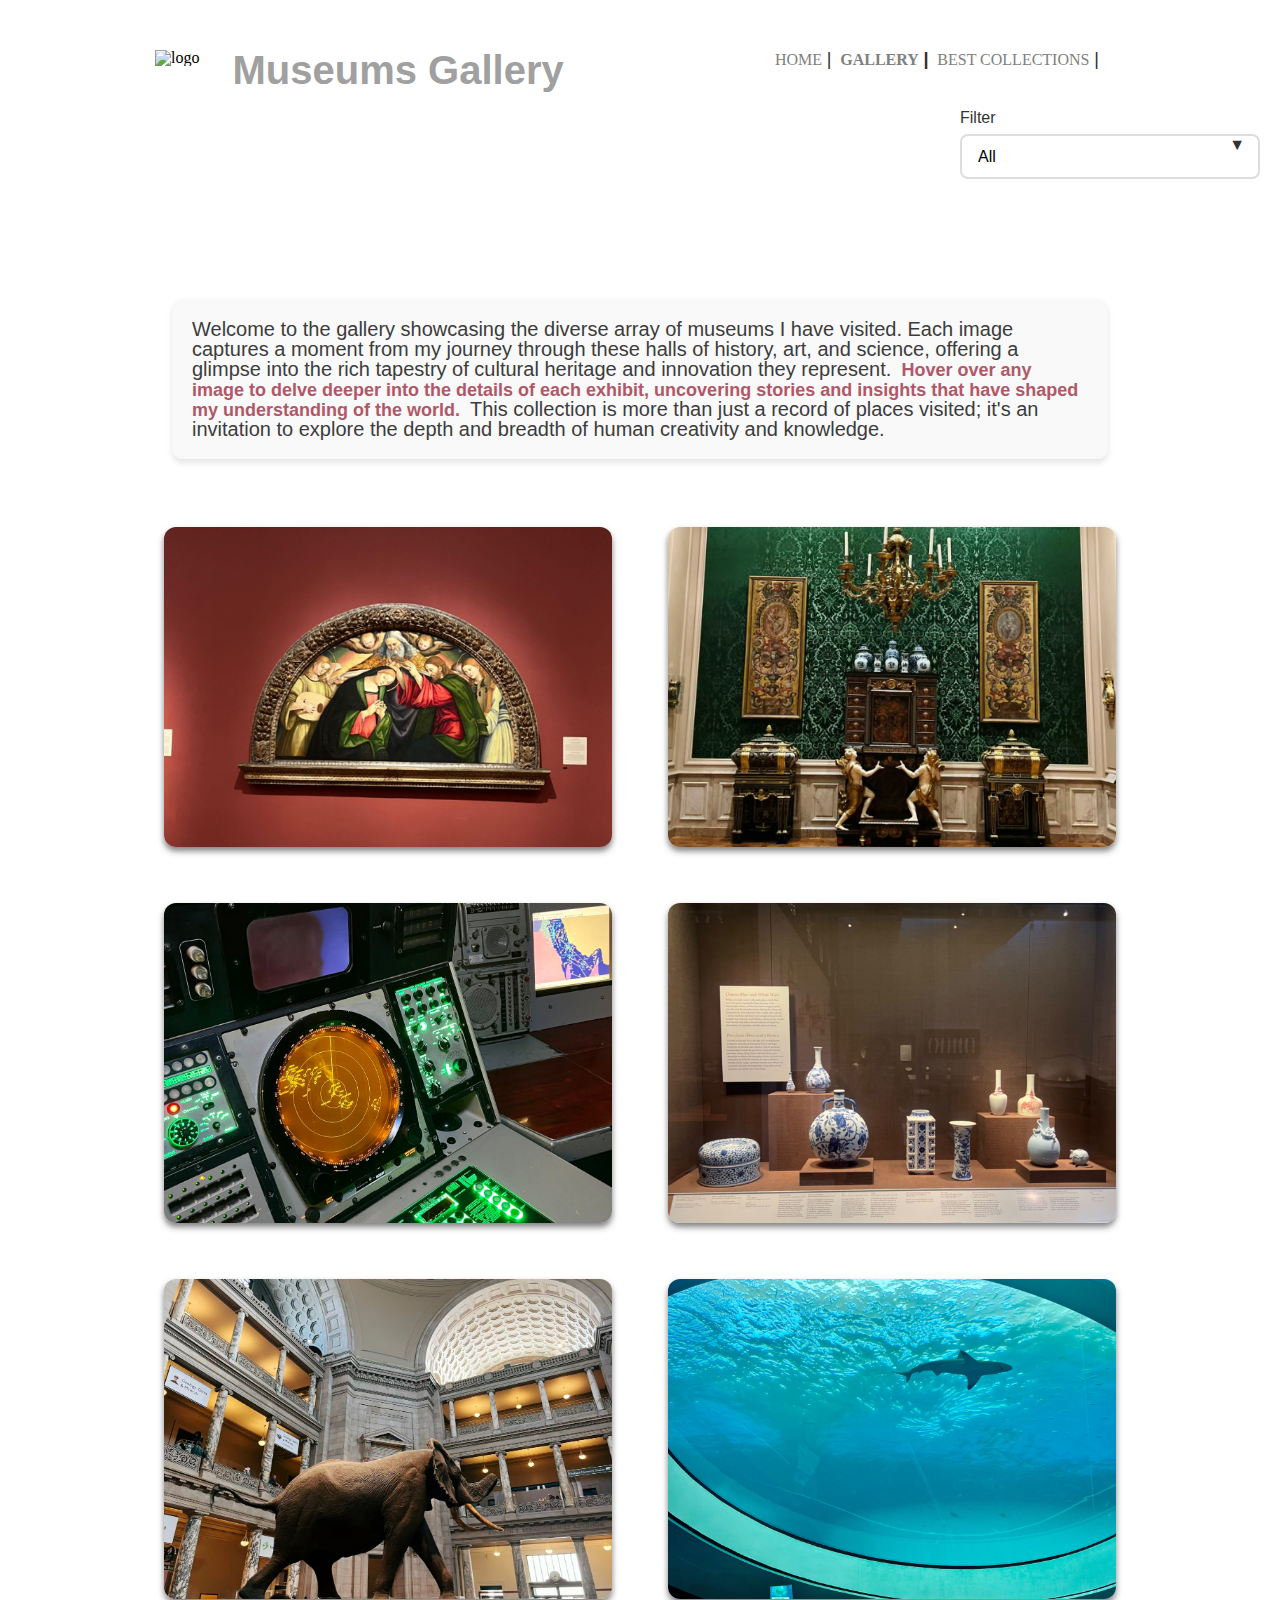
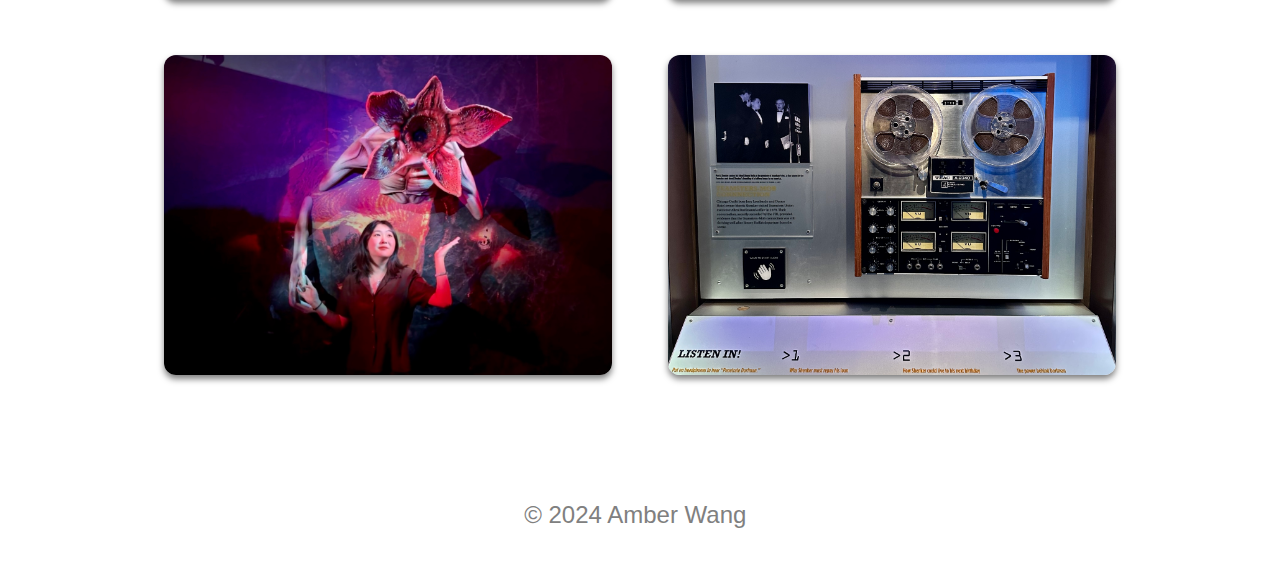
==== gallery.html @ 5ca93de6 "Add files via upload" ====
<!DOCTYPE html>
<html lang="en">
<!-- All of the meta data for the page belongs in the header tag -->
<head>
	<meta charset="UTF-8">
	<meta name="viewport" content="width=device-width, initial-scale=1.0">
	<link rel="icon" href="images/favicon.ico">
    <link rel="stylesheet" type="text/css" href="css/html5reset.css">
    <link rel="stylesheet" type="text/css" href="css/styles.css">
    <link href='https://fonts.googleapis.com/css?family=Lobster' rel='stylesheet'>
    <script src="https://kit.fontawesome.com/caa942fe7a.js" crossorigin="anonymous"></script>
	<title>GALLERY</title>
</head>

<!-- Google tag (gtag.js) -->
<script async src="https://www.googletagmanager.com/gtag/js?id=G-HLX0GKLKKJ"></script>
<script>
  window.dataLayer = window.dataLayer || [];
  function gtag(){dataLayer.push(arguments);}
  gtag('js', new Date());

  gtag('config', 'G-HLX0GKLKKJ');
</script>

<body>
    <header class="header-overall">
        <img class="navigation-img" src="images/favicon.ico" alt="logo">
        <h1 class="title-overall" >Museums Gallery</h1>
        <ul class="bar-overall">
            <li><a href="index.html">HOME<span>|</span></a></li>
            <li class="current"><a href="gallery.html" class="current">GALLERY<span>|</span></a></li>
            <li><a href="project.html">BEST COLLECTIONS<span>|</span></a></li>
        </ul>
    </header>
    <div class="filter-container">
        <label for="filter">Filter</label>
        <select id="filter" name="filter">
            <option value="all">All</option>
            <option value="NM">Nature Museums</option>
            <option value="AM">Art Museums</option>
            <option value="HM">History Museums</option>
            <option value="Others">Others</option>
        </select>
    </div>
    <main class="main-overall2">

        <p class="p-4">
            Welcome to the gallery showcasing the diverse array of museums I have visited. Each image captures a moment from my journey through these halls of history, art, and science, offering a glimpse into the rich tapestry of cultural heritage and innovation they represent. <span class="red-text">Hover over any image to delve deeper into the details of each exhibit, uncovering stories and insights that have shaped my understanding of the world.</span> This collection is more than just a record of places visited; it's an invitation to explore the depth and breadth of human creativity and knowledge.
        </p>
        

        <figure class="gallery">
            <!-- Art Museums -->
            <img src="images/d0f3d900862a65a45f9ab27c8111064.jpg" alt="SD Art Museum" data-category="AM" class="img-4">
            <img src="images/29de1fb698d3f1bb8ca233ce81326ba.jpg" alt="getty" data-category="AM" class="img-4">
        
            <!-- History Museums -->
            <img src="images/a75756467b220635fd4e15ba9cfe0f8.jpg" alt="SD midway" data-category="HM" class="img-4">
            <img src="images/de833590b3b7b9a8416f66e0ec25ee4.jpg" alt="LA History" data-category="HM" class="img-4">
        
            <!-- Nature Museums -->
            <img src="images/d84bdacd585a7fd080cacc4f0e05972.jpg" alt="DC Natural Museum" data-category="NM" class="img-4">
            <img src="images/e183052578ddd794a49aecac3e6dce6.jpg" alt="MIA Natural" data-category="NM" class="img-4">
        
            <!-- Others -->
            <img src="images/baaa14f6d1b1ae015d5eb1efbbe11a3.jpg" alt="Stranger Things" data-category="Others" class="img-4">
            <img src="images/84c64c136859b1209a17e588f82b971.jpg" alt="SD Mob Museum" data-category="Others" class="img-4">
        </figure>
        

    
    </main>

    <footer class="footer-index">
        &copy; 2024 Amber Wang <span>    </span><i class="fa-solid fa-camera" style="font-size:12px;color: darkgray;"></i>
        <a href="javascript:void(0);" id="back-to-top" title="Back to top" style="display: none;">
            Back to Top
        </a>
   
    </footer>


</body>
</html>
<script src="gallery.js"></script>
---- css/styles.css ----
/* This is the desktop view */
/* This is the header for index */
.header-index {
    height: 700px;
    display: grid;
    grid-row: 1 / span 2;
    grid-template-columns: 150px 200px auto 200px 150px;
    grid-template-rows: 1fr 1fr;
    background-color: #310c0c70; /* Black background color */
    position: relative; /* Positioning context for the pseudo-element */
}

.header-index::before {
    content: "";
    position: absolute;
    top: 0;
    left: 0;
    width: 100%;
    height: 100%;
    background-image: url('../images/background_image.jpg');
    background-attachment: fixed; 
    background-position: center;  
    background-repeat: no-repeat; 
    background-size: cover;
    opacity: 0.9; /* Adjust this value to control image opacity */
    z-index: -1; /* Positions the pseudo-element below the content */
}

.navigation-bar1 li a{
	transition: color 0.3s ease;
	/* 添加颜色过渡效果 */
}
.bar-overall li a {
    transition: color 0.3s ease;
	/* 添加颜色过渡效果 */
}
.navigation-bar1 li a:hover{
    color: #fffd72;
}
.bar-overall li a:hover  {
	color: #B05868;
}
.header-index  {
	grid-row: 1;
	grid-column: 3;
	font-family: Arial;
	font-size: 64px;
	font-weight: bolder;
	font-style: italic;
	color: rgb(43, 43, 43);
	justify-self: center;
	align-self: flex-end;
}

.header-index .navigation-title {
    grid-row: 1;
    grid-column: 3;
    font-family: 'Montserrat', Arial;
    font-size: 64px;
    font-weight: bolder;
    font-style: italic;
    color: rgb(255, 255, 255);
    justify-self: center;
    align-self: flex-end;
}

.header-index .navigation-bar1 {
    margin-top: 50px;
    grid-row: 2;
    grid-column: 3;
    font-family: Helvetica, Arial;
    font-size: 21px;
    font-weight: bold;
    color: white;
    justify-self: center;
    align-self: flex-start;
}


.white-nav {
    text-decoration: none;
    color: white;
}

.span1 {
    font-family: Helvetica, Arial;
    font-size: 21px;
    font-weight: lighter;
    color:white;
    margin: 0 0 0 0.2cm; 
}


  
/* Main Content Styling */
.main-overall {
    margin-top: 100px;
    display: grid;
    grid-template-columns: repeat(3, 1fr); /* Three columns on large screens */
    gap: 30px;
    padding: 0 20px;
  }
  
  /* Adjusting for medium screens */
  @media (max-width: 800px) {
    .main-overall {
      grid-template-columns: repeat(2, 1fr); /* Two columns on medium screens */
    }
  }
  
  /* Adjusting for small screens */
  @media (max-width: 600px) {
    .main-overall {
      grid-template-columns: 1fr; /* One column on small screens */
    }
    .img-1,
    .img-2,
    .p-1,
    .p-2 {
      grid-column: 1 / -1; /* Make sure they expand the full column */
    }
  }
  
  .img-1,
  .img-2 {
    width: 100%;
    grid-column: 1 / -1;
    margin: 20px 0;
    border-radius: 10px;
    box-shadow: 0 4px 6px rgba(0, 0, 0, 0.1);
  }
  
  .h2-1,
  .h2-2 {
    color: #333;
    text-align: center;
    margin: 20px 0;
    font-size: 24px;
  }
  
  .p-4 {
    font-size: 24px;
    color: #000000;
    text-align: justify;
    padding: 20px;
    background-color: #f9f9f9;
    margin: 20px 0;
    border-radius: 10px;
    box-shadow: 0 4px 6px rgba(0, 0, 0, 0.1);
  }
  
  .home {
    grid-row: 2;
    grid-column: 2;
    display: flex;
    flex-wrap: wrap;
    justify-content: center;
}
  
.footer-index {
    font-family: Helvetica, Arial;
    font-size: 24px;
    font-weight: lighter;
    display: flex;
    justify-content: center;
    color: grey;
    clear: both;
    margin-top: 100px;
    margin-bottom: 50px;
}

/* This is the overall header */
.header-overall {
    margin-top: 50px;
    display: grid;
    grid-template-columns: 1fr 0.5fr 1fr 2.5fr 350px 1fr;
    grid-template-rows: 1, 100px;
}

.navigation-img {
    width: 1.5cm;
    height: auto;
    grid-column: 2;
    grid-row: 1;
    align-self: baseline;
    justify-self: left;
    animation: fadeIn 3s;
}

@keyframes fadeIn {
    from { opacity: 0; }
    to { opacity: 1; }
}

@media (prefers-reduced-motion: reduce) {
    .navigation-img {
    animation: none;
    }
}
/*这是dy header*/
.title-overall {
    grid-column: 3 / span 2;
    font-family: "Montserrat", sans-serif;
    font-size: 40px;
    font-weight: bolder;
    color: rgb(160, 160, 160);
    justify-self: left;
    align-self: center;
}

li {
    display: inline;
}

span {
    font-family: Helvetica, Arial;
    font-size: 18px;
    font-weight: lighter;
    color: rgb(46, 46, 46);
    margin: 0 0.125cm 0 0.125cm; 
} 

a {
    text-decoration: none;
    color: grey;
}

a:visited {
    color: rgb(160, 160, 160);
}

.current {
    font-weight: bolder;
}

/* This is the index, gallery body */
.main-overall2 {
    margin-top: 100px;
    display: grid;
    grid-template-columns: 100px auto 100px;
    
}
.main-overall5 {
    margin-top: 100px;
    display: grid;
    grid-template-columns: 100px auto 100px;
    padding: 20px; /* Keeps space inside the border */
    background: linear-gradient(to right, #f9f9f9, #e9ecef); /* Soft gradient background */
    margin: 20px; /* Space outside the border */
    border-radius: 10px; /* Rounded corners for a softer look */
    box-shadow: 0 4px 8px rgba(0, 0, 0, 0.1); /* Subtle shadow for depth */
    transition: box-shadow 0.3s ease, border-color 0.3s ease; /* Smooth transition for hover effects */
}

.main-overall5:hover {
    box-shadow: 0 8px 16px rgba(0, 0, 0, 0.2); /* More pronounced shadow on hover */
    border-color: #0056b3; /* Darker border color on hover for interactivity */
}
.p-100 {
    grid-row: 1;
    grid-column: 2;
    font-family:Arial;
    font-size: 20px;
    color: rgb(60, 60, 60);
    font-weight: normal;
    width: 70vw;
    max-height: 175px;
    text-align: left;
    justify-self: center;
    align-self: center;
    margin-bottom: 40px;
    
}
.red-text {
    font-weight: bolder;
    color: #B05868;
}
.p-101 {
    grid-row: 1;
    grid-column: 2;
    font-family:Arial;
    font-size: 20px;
    color: rgb(60, 60, 60);
    font-weight: normal;
    width: 70vw;
    max-height: 175px;
    text-align: left;
    justify-self: center;
    align-self: center;
    margin-bottom: 40px;
    
}
.museum-name {
    font-weight: bolder;
    color: #B05868;
}
.p-4  {
        grid-row: 1;
        grid-column: 2;
        font-family:Arial;
        font-size: 20px;
        color: rgb(60, 60, 60);
        font-weight: normal;
        width: 70vw;
        max-height: 175px;
        text-align: left;
        justify-self: center;
        align-self: center;
        margin-bottom: 40px;
        
    }
    .red-text {
        font-weight: bolder;
        color: #B05868;
    }

.gallery {
    grid-row: 2;
    grid-column: 2;
    display: flex;
    flex-wrap: wrap;
    justify-content: center;
    
}

.img-4 {
    width: 35vw;
    height:25vw ;
    border: 0px ; 
    border-radius: 12px;
    padding: 0vw;
    margin: 28px; 
    box-shadow: 0 4px 6px rgba(0, 0, 0, 0.5); 
    transition: opacity 0.5s ease;
    object-fit: cover; 
}
.overlay {
    position: absolute;
    top: 0;
    left: 0;
    right: 0;
    bottom: 0;
    background: rgba(0, 0, 0, 0.5); /* Semi-transparent overlay */
    color: white;
    border-radius: 12px; /* Match the image border radius */
    display: flex;
    align-items: center;
    justify-content: center;
    opacity: 0; /* Initially hidden */
    transition: opacity 0.5s ease; /* Smooth transition for the text appearance */
  }
  
  .image-container:hover .img-4 {
    opacity: 0.3; /* Dim the image on hover */
  }
  
  .image-container:hover .overlay {
    opacity: 1; /* Show the overlay text on hover */
  }
.img-100 {
    width: 35vw;
    height: 40vw;
    border: 0px ; 
    border-radius: 12px;
    padding: 0vw;
    margin: 20px; 
    box-shadow: 0 4px 6px rgba(0, 0, 0, 0.5); 
    object-fit: cover; 
}


.caption1 {
    font-family: Helvetica, Arial;
    font-size: 16px;
    color: rgb(80, 80, 80);
    font-weight: bolder;
    text-align: center;
    align-self: flex-end;
    justify-self: center;
}

.main-overall10 {
    margin-top: 100px;
    display: grid;
    grid-template-columns: 100px auto 100px;
    
}

.p-101  {
        grid-row: 1;
        grid-column: 2;
        font-family:Arial;
        font-size: 20px;
        color: rgb(60, 60, 60);
        font-weight: normal;
        width: 70vw;
        max-height: 175px;
        text-align: left;
        justify-self: center;
        align-self: center;
        margin-bottom: 40px;
        
    }
    .red-text {
        font-weight: bolder;
        color: #B05868;
    }

.gallery10 {
    grid-row: 2;
    grid-column: 2;
    flex-wrap: wrap;
    justify-content: center;
    display: flex;
    flex-direction: column; 
    align-items: center; 
    gap: 20px; 
    
}
.h2-4 a {
    color: #007bff; 
    text-decoration: none; 
    transition: all 0.3s ease; 
}


.h2-4 a:hover,
.h2-4 a:focus {
    color: #0056b3; 
    text-decoration: underline; 
    cursor: pointer;
}


.h2-4 h2 {
    margin: 10px 0; 
    font-size: 1.25rem; 
}


.h2-4:hover {
    background-color: #f0f8ff; 
    border-radius: 5px; 
    padding: 5px; 
}



/* This is the about body */
.about-form {
    grid-column: 2;
    grid-row: 2;
    align-self: center;
    justify-self: center;
}

.about-form label {
    font-family: 'Arial', sans-serif;
    font-size: 20px; 
    color: rgb(43, 43, 43);
    font-weight: bold;
    text-align: center;
    margin-bottom: 10px; 
}

/* Added styles for input fields for consistency */
.about-form input[type="text"], 
.about-form input[type="email"] {
    font-family: 'Arial', sans-serif;
    font-size: 18px;
    padding: 10px;
    margin-bottom: 20px; 
    border: 1px solid #ccc;
    border-radius: 5px; 
    width: calc(100% - 22px); 
}

.form-submit {
    font-family: 'Arial', sans-serif;
    font-size: 18px;
    color: white;
    background-color: rgb(47, 0, 177);
    padding: 12px 25px; 
    border: none; 
    border-radius: 10px;
    font-weight: bold;
    text-align: center;
    cursor: pointer; 
    transition: background-color 0.3s ease; 
}

.form-submit:hover {
    background-color: rgb(65, 0, 255); 
}


/* This is the photo page body */

.header1 {
    margin-top: 100px;
    display: grid;
    grid-template-columns: 150px 1fr 150px;
    grid-template-rows: auto;
    grid-row-gap: 50px;
    justify-content: center;
    align-content: center;
}

.header1 .h1 {
    text-align: center;
    font-family: Arial;
    font-size: 36px;
    font-weight: bolder;
    color: rgb(43, 43, 43);
    grid-column: 2;
    grid-row: 1;
    align-self: center;
    justify-self: center;
}

.header1 .navigation-bar-2 {
    font-family: Arial, sans-serif;
    font-size: 16px;
    font-weight: bolder;
    text-align: center;
    grid-column: 2;
    grid-row: 2;
    align-self: center;
    justify-self: center;
    list-style: none; 
    padding: 0; 
    display: flex; 
    justify-content: center; 
    margin: 0; 
}

.navigation-bar-2 li {
    margin: 0 ; 
}

.navigation-bar-2 a {
    font-family: 'Arial', sans-serif;
    color: #7a7a7a;  
    font-size: 1rem; 
    padding: 10px 10px; 
    transition: color 0.3s ease, background-color 0.3s ease, transform 0.3s ease; 
    border-radius: 5px; 
}

.navigation-bar-2 a:hover, .navigation-bar-2 a:focus {
    color: #1e1e1e; 
    background-color: #c2dfff; 
    transform: translateY(-2px);
    box-shadow: 0 4px 6px rgba(0, 0, 0, 0.1); 
}


.main-overall4 {
    margin-top: 100px;
    display: grid;
    grid-column: 0.5fr 1fr 0.5fr;
    grid-row: auto;
    grid-row-gap: 30px;
    align-content: center;
    justify-content: center;
}

.img-10 {
    grid-column: 2;
    justify-self: center;
    align-self: center;
    width: 35vw;
    height: 40vw;
    border: 0px ; 
    border-radius: 12px;
    padding: 0vw;
    margin: 10px; 
    box-shadow: 0 4px 6px rgba(0, 0, 0, 0.5); 
    object-fit: cover; 
}

.caption1 {
    grid-column: 2;
    text-align: center;
}
.project-navigation {
    display: flex;
    justify-content: space-between;
    align-items: center;
    max-width: 80%; /* Adjust to suit your layout */
    margin: 2em auto; /* Centering in the viewport */
    padding: 1em;
    background: #f8f8f8; /* A light background */
    border-radius: 10px; /* Rounded corners */
    box-shadow: 0 4px 8px rgba(0, 0, 0, 0.1); /* Subtle shadow for depth */
}

.project-link {
    text-decoration: none;
    font-size: 1.5em; /* Slightly larger font size */
    color: #5a5a5a; /* A neutral, readable color */
    font-weight: 500; /* Medium font weight */
    padding: 0.5em 1em; /* Padding for clickable area */
    border-radius: 10px; /* Rounded corners for the links */
    transition: all 0.3s ease; /* Smooth transition for hover effects */
}

.project-link:hover, .project-link:focus {
    color: #ffffff; /* Bright color for contrast */
    background-color:rgb(47, 0, 177); /* A pleasant interactive color */
    text-decoration: none; /* No underline on hover, clean look */
    box-shadow: 0 2px 4px rgba(0, 0, 0, 0.2); /* Slightly deeper shadow for lifted effect */
}

/* Optional: Adjust link appearance when not focusable */
.project-link:not(:focus) {
    outline: none; /* Removes outline when not focused for a clean look */
}

#back-to-top {
    font-weight: bolder;
    position: fixed;
    bottom: 20px;
    right: 20px;
    z-index: 99;
    border: none;
    outline: none;
    background-color: rgb(47, 0, 177); /* Background color */
    color: white; /* Icon color */
    cursor: pointer;
    padding: 15px;
    border-radius: 10px;
    font-size: 18px; /* Icon size if using a font icon */
}

#back-to-top:hover {
    background-color:rgb(65, 0, 255); /* Slightly darker on hover */
}
.filter-container {
    margin: 20px;
    margin-left: auto; /* Align to the right */
    width: 300px; /* Fixed width, adjust as needed */
    font-family: 'Arial', sans-serif;
    position: relative;
}

.filter-container label {
    display: block;
    margin-bottom: .5em;
    color: #333;
    font-size: 1rem;
}

.filter-container select {
    width: 100%;
    padding: .75em 1em;
    border: 2px solid #ddd;
    border-radius: 8px;
    background-color: white;
    cursor: pointer;
    font-size: 1rem;
    transition: all 0.3s ease; /* Smooth transitions for all properties */
    appearance: none; /* Removes default system dropdown styling */
}

/* Custom dropdown arrow */
.filter-container::after {
    content: '▼';
    position: absolute;
    top: 50%;
    right: 15px;
    transform: translateY(-50%);
    pointer-events: none;
    color: #333;
    transition: color 0.3s; /* Smooth transition for the arrow color */
}

/* Hover state styles for select */
.filter-container select:hover,
.filter-container select:focus {
    border-color: #007bff; /* Change border color on hover/focus */
    box-shadow: 0 2px 6px rgba(0, 123, 255, 0.2); /* Soft shadow for depth */
}

/* Keeping the focus style consistent with hover */
.filter-container select:focus {
    outline: none;
    box-shadow: 0 2px 6px rgba(0, 123, 255, 0.3);
}

/* Changing the arrow color on hover/focus of select */
.filter-container select:hover::after,
.filter-container select:focus::after {
    color: #007bff;
}

/* Optional: Adjust the transition effect for the label as well */
.filter-container label {
    transition: color 0.3s;
}

.filter-container select:focus + label {
    color: #007bff; /* Change label color when select is focused */
}


/* This is the tablet view */
@media all and (min-width: 768px) and (max-width: 1024px) {
.header-index {
        height: 500px;
        grid-template-columns: 100px 1fr 100px;
        grid-template-rows: auto;
        background-color: #310c0c70;
    }

    .header-index::before {
        opacity: 0.8; /* Slightly increase opacity for better readability */
    }

    .header-index .navigation-bar1,
    .header-index .bar-overall {
        grid-row: 2;
        grid-column: 2;
        font-size: 18px; /* Slightly reduce font size for space */
    }

    .header-index .navigation-title {
        font-size: 48px; /* Adjust font size for title */
    }

    /* Main Content Styling Adjustments */
    .main-overall {
        grid-template-columns: repeat(2, 1fr); /* Adjust to two columns */
        gap: 20px;
        padding: 0 15px;
    }

    .img-1, .img-2 {
        margin: 15px 0; /* Adjust margins for images */
    }

    .p-4 {
        font-size: 18px; /* Adjust font size for paragraphs */
        padding: 15px; /* Adjust padding for content boxes */
    }

    /* Adjusting navigation and footer sections */
    .navigation-img {
        width: 1.2cm; /* Adjust logo size */
    }

    .title-overall {
        font-size: 32px; /* Adjust title font size */
    }

    .bar-overall li a,
    .navigation-bar1 li a {
        font-size: 18px; /* Adjust link font size */
    }

    .footer-index {
        font-size: 20px; /* Adjust footer font size */
    }

    /* Adjustments for additional sections */
    .about-form input[type="text"], 
    .about-form input[type="email"] {
        font-size: 16px; /* Adjust input field font size */
    }

    .form-submit {
        font-size: 16px; /* Adjust submit button font size */
    }

    .img-10, .img-100 {
        width: 45vw; /* Adjust image width */
        height: auto; /* Adjust height to maintain aspect ratio */
    }

    .caption1 {
        font-size: 14px; /* Adjust caption font size */
    }

    .gallery, .gallery10 {
        flex-direction: row; /* Adjust gallery layout */
        gap: 15px; /* Adjust gap between items */
    }

    .img-4 {
        width: 45vw; /* Adjust image width for gallery */
        height: 30vw; /* Adjust height accordingly */
    }

    .filter-container {
        width: 250px; /* Adjust filter container width */
    }

}

@media screen and (max-width: 768px) {
.header-index {
        height: 400px;
        grid-template-columns: 1fr;
        grid-template-rows: auto;
        background-color: #310c0c70;
    }

    .header-index::before {
        opacity: 0.7;
    }

    .header-index .navigation-bar1,
    .header-index .bar-overall {
        grid-row: 2;
        grid-column: 1;
        font-size: 16px; /* Reduce font size for space */
        text-align: center; /* Center align for better readability */
    }

    .header-index .navigation-title {
        font-size: 36px; /* Reduce title font size */
    }

    /* Main Content Styling Adjustments for mobile */
    .main-overall {
        grid-template-columns: 1fr; /* Single column layout */
        gap: 15px;
        padding: 0 10px;
    }

    .img-1, .img-2, .img-4, .img-100 {
        width: 90vw; /* Adjust images to fit single column */
        margin: 10px 0; /* Adjust margins for tighter spacing */
        height: auto; /* Adjust height to maintain aspect ratio */
    }

    .p-4 {
        font-size: 16px; /* Adjust font size for readability */
        padding: 15px; /* Adjust padding for content boxes */
    }

    /* Navigation and Footer section adjustments */
    .navigation-img {
        width: 1cm; /* Adjust logo size */
    }

    .title-overall {
        font-size: 24px; /* Adjust title font size for readability */
    }

    .bar-overall li a,
    .navigation-bar1 li a {
        font-size: 16px; /* Adjust link font size for readability */
    }

    .footer-index {
        font-size: 18px; /* Adjust footer font size for consistency */
    }

    /* Adjustments for form elements and buttons */
    .about-form input[type="text"], 
    .about-form input[type="email"] {
        font-size: 14px; /* Adjust input field font size */
    }

    .form-submit {
        font-size: 14px; /* Adjust submit button font size */
    }

    /* Gallery and caption adjustments */
    .gallery, .gallery10 {
        flex-direction: column; /* Stack items vertically */
        align-items: center; /* Center items */
    }

    .caption1 {
        font-size: 12px; /* Adjust caption font size for space */
    }

    /* Filter container adjustments for mobile */
    .filter-container {
        width: 100%; /* Full width to utilize available space */
        margin: 10px 0; /* Adjust margin for spacing */
    }
}
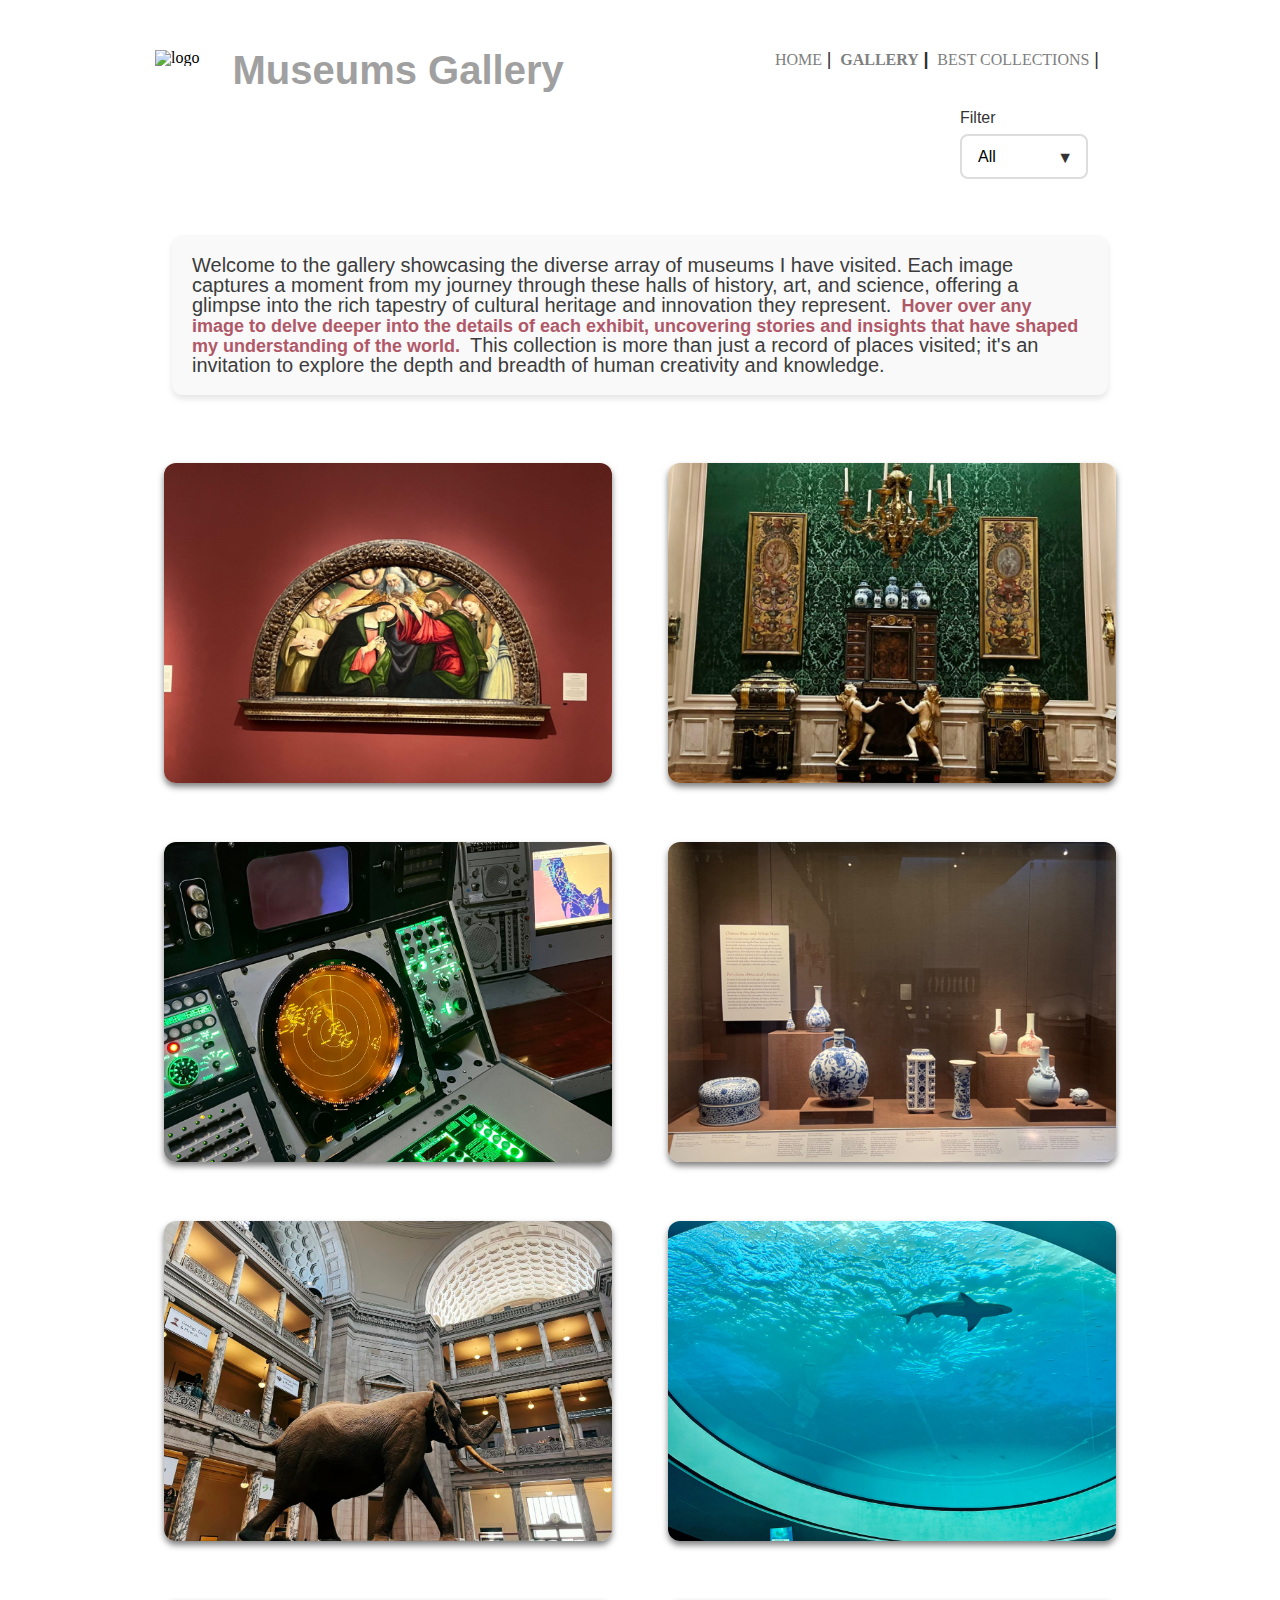
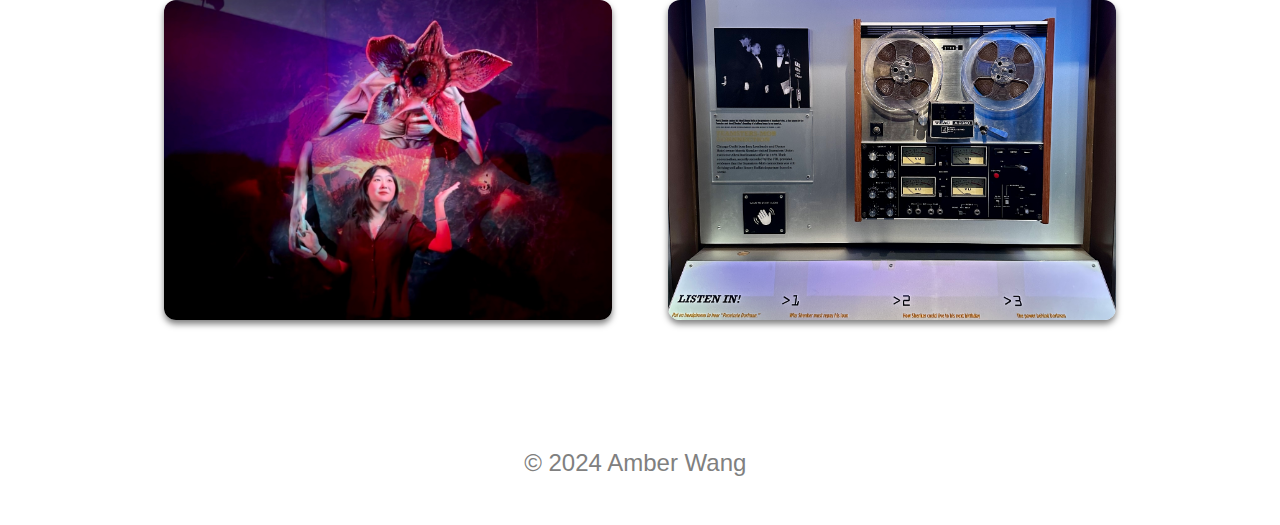
==== commit d1f5186f: "Add files via upload" ====
--- a/gallery.html
+++ b/gallery.html
@@ -32,43 +32,93 @@
             <li><a href="project.html">BEST COLLECTIONS<span>|</span></a></li>
         </ul>
     </header>
-    <div class="filter-container">
-        <label for="filter">Filter</label>
-        <select id="filter" name="filter">
-            <option value="all">All</option>
-            <option value="NM">Nature Museums</option>
-            <option value="AM">Art Museums</option>
-            <option value="HM">History Museums</option>
-            <option value="Others">Others</option>
-        </select>
+    <div class="filter-container-div">
+        <div class="filter-container">
+            <label for="filter">Filter</label>
+            <select id="filter" name="filter">
+                <option value="all">All</option>
+                <option value="NM">Nature Museums</option>
+                <option value="AM">Art Museums</option>
+                <option value="HM">History Museums</option>
+                <option value="Others">Others</option>
+            </select>
+        </div>
     </div>
+
     <main class="main-overall2">
 
         <p class="p-4">
             Welcome to the gallery showcasing the diverse array of museums I have visited. Each image captures a moment from my journey through these halls of history, art, and science, offering a glimpse into the rich tapestry of cultural heritage and innovation they represent. <span class="red-text">Hover over any image to delve deeper into the details of each exhibit, uncovering stories and insights that have shaped my understanding of the world.</span> This collection is more than just a record of places visited; it's an invitation to explore the depth and breadth of human creativity and knowledge.
         </p>
-        
+
 
         <figure class="gallery">
             <!-- Art Museums -->
-            <img src="images/d0f3d900862a65a45f9ab27c8111064.jpg" alt="SD Art Museum" data-category="AM" class="img-4">
-            <img src="images/29de1fb698d3f1bb8ca233ce81326ba.jpg" alt="getty" data-category="AM" class="img-4">
-        
+            <div class="gallery-item">
+                <img src="images/d0f3d900862a65a45f9ab27c8111064.jpg" alt="SD Art Museum" data-category="AM" class="img-4">
+                <div class="overlay">
+                    <h3>San Diego Art Museum</h3>
+                    <p>I went to the San Diego Art Museum in August 2023 and was captivated by its diverse collection of artworks spanning various genres and periods. From classical masterpieces to contemporary installations, the museum offered a rich tapestry of artistic expression. The exhibits were thoughtfully curated, providing insight into both local and global artistic movements. Navigating through the museum's halls was a journey through history and culture, leaving me inspired and enriched by the experience.</p>
+                </div>
+            </div>
+            <div class="gallery-item">
+                <img src="images/29de1fb698d3f1bb8ca233ce81326ba.jpg" alt="getty" data-category="AM" class="img-4">
+                <div class="overlay">
+                    <h3>Getty Center</h3>
+                    <p>I went to Getty Center in May 2018, and the experience was truly captivating. Nestled amidst the hills of Los Angeles, the Getty Center boasts breathtaking architecture and stunning gardens. Exploring its renowned art collections, including masterpieces by Van Gogh and Monet, was an enriching journey through history and culture. The panoramic views of the city from the center's terraces added an extra layer of beauty to an unforgettable visit.</p>
+                </div>
+            </div>
             <!-- History Museums -->
-            <img src="images/a75756467b220635fd4e15ba9cfe0f8.jpg" alt="SD midway" data-category="HM" class="img-4">
-            <img src="images/de833590b3b7b9a8416f66e0ec25ee4.jpg" alt="LA History" data-category="HM" class="img-4">
-        
+            <div class="gallery-item">
+                <img src="images/a75756467b220635fd4e15ba9cfe0f8.jpg" alt="SD midway" data-category="HM" class="img-4">
+                <div class="overlay">
+                    <h3>San Diego Midway Museum</h3>
+                    <p>I went to the San Diego Midway Museum in December 2013, eager to explore its rich maritime history. Docked in downtown San Diego, the museum offers a captivating journey aboard the USS Midway, a retired aircraft carrier turned museum. As I stepped aboard the massive vessel, I was immersed in the stories of its service during World War II, the Cold War, and Operation Desert Storm. From the sprawling flight deck to the cramped crew quarters, every corner of the USS Midway revealed the bravery and dedication of those who served aboard her.</p>
+                </div>
+            </div>
+            <div class="gallery-item">
+                <img src="images/de833590b3b7b9a8416f66e0ec25ee4.jpg" alt="LA History" data-category="HM" class="img-4">
+                <div class="overlay">
+                    <h3>Natural History Museum of LA</h3>
+                    <p>I went to the Natural History Museum of LA in Dec. 2020 and was immediately captivated by its vast collection spanning millions of years of natural history. From towering dinosaur skeletons to intricate exhibits on biodiversity, the museum offered a fascinating journey through Earth's evolutionary past. The interactive displays and immersive experiences made learning about topics like paleontology and ecology engaging for visitors of all ages. It was a memorable exploration of our planet's rich and diverse heritage.</p>
+                </div>
+            </div>
             <!-- Nature Museums -->
-            <img src="images/d84bdacd585a7fd080cacc4f0e05972.jpg" alt="DC Natural Museum" data-category="NM" class="img-4">
-            <img src="images/e183052578ddd794a49aecac3e6dce6.jpg" alt="MIA Natural" data-category="NM" class="img-4">
-        
+            <div class="gallery-item">
+                <img src="images/d84bdacd585a7fd080cacc4f0e05972.jpg" alt="DC Natural Museum" data-category="NM" class="img-4">
+                <div class="overlay">
+                    <h3>Nation Museum of Natural History</h3>
+                    <p>I went to the National Museum of Natural History in December 2020 and was captivated by its extensive exhibits showcasing the wonders of the natural world. From towering dinosaur skeletons to intricate mineral collections, the museum offered a fascinating journey through Earth's history and biodiversity. The interactive displays and informative presentations made learning about topics like evolution and ecology engaging and accessible to visitors of all ages. It was a memorable experience that left me in awe of the beauty and complexity of our planet's natural wonders.</p>
+                </div>
+            </div>
+            <div class="gallery-item">
+                <img src="images/e183052578ddd794a49aecac3e6dce6.jpg" alt="MIA Natural" data-category="NM" class="img-4">
+                <div class="overlay">
+                    <h3>Miami Frost Museum of Science</h3>
+                    <p>I went to the Miami Frost Museum of Science in February 2024, and it was a captivating experience. Exploring its interactive exhibits and immersive displays provided a fascinating journey through various scientific disciplines. From the mesmerizing planetarium shows to the hands-on experiments, the museum offered an engaging environment for both learning and enjoyment. The innovative approach to science education at the Frost Museum left a lasting impression, making it a must-visit destination for anyone with a curiosity about the world around us.</p>
+                </div>
+            </div>
             <!-- Others -->
-            <img src="images/baaa14f6d1b1ae015d5eb1efbbe11a3.jpg" alt="Stranger Things" data-category="Others" class="img-4">
-            <img src="images/84c64c136859b1209a17e588f82b971.jpg" alt="SD Mob Museum" data-category="Others" class="img-4">
+            <div class="gallery-item">
+                <img src="images/baaa14f6d1b1ae015d5eb1efbbe11a3.jpg" alt="Stranger Things" data-category="Others" class="img-4">
+
+                <div class="overlay">
+                    <h3>Stranger Things Theme Museum</h3>
+                    <p>I went to the Stranger Things Theme Museum in January 2024; situated in Las Vegas, it's a captivating homage to the popular TV show, Stranger Things. Upon entering, visitors are immersed in the nostalgic ambiance of the 1980s, reminiscent of the show's setting. The museum showcases iconic props, detailed replicas of sets, and interactive exhibits, offering fans a chance to delve deeper into the supernatural world of Hawkins, Indiana. It's a must-visit destination for enthusiasts seeking to relive the magic of the Upside Down.</p>
+                </div>
+            </div>
+            <div class="gallery-item">
+                <img src="images/84c64c136859b1209a17e588f82b971.jpg" alt="SD Mob Museum" data-category="Others" class="img-4">
+                <div class="overlay">
+                    <h3>Las Vegas Mob Museum</h3>
+                    <p>I went to the Las Vegas Mob Museum in January 2024, and it offered a captivating journey into the city's infamous mob history. The museum's exhibits vividly portrayed the rise and fall of organized crime in Las Vegas, showcasing artifacts, interactive displays, and multimedia presentations. Exploring the museum provided a deep insight into the fascinating yet turbulent past of this iconic American city, leaving a lasting impression on visitors.</p>
+                </div>
+            </div>
         </figure>
-        
 
-    
+
+
+
     </main>
 
     <footer class="footer-index">
--- a/css/styles.css
+++ b/css/styles.css
@@ -6,8 +6,8 @@
     grid-row: 1 / span 2;
     grid-template-columns: 150px 200px auto 200px 150px;
     grid-template-rows: 1fr 1fr;
-    background-color: #310c0c70; /* Black background color */
-    position: relative; /* Positioning context for the pseudo-element */
+    background-color: #310c0c70; 
+    position: relative; 
 }
 
 .header-index::before {
@@ -18,38 +18,31 @@
     width: 100%;
     height: 100%;
     background-image: url('../images/background_image.jpg');
-    background-attachment: fixed; 
-    background-position: center;  
-    background-repeat: no-repeat; 
+    background-attachment: fixed;
+    background-position: center;
+    background-repeat: no-repeat;
     background-size: cover;
-    opacity: 0.9; /* Adjust this value to control image opacity */
-    z-index: -1; /* Positions the pseudo-element below the content */
-}
-
-.navigation-bar1 li a{
-	transition: color 0.3s ease;
-	/* 添加颜色过渡效果 */
-}
-.bar-overall li a {
+    opacity: 0.9; 
+    z-index: -1; 
+}
+
+.navigation-bar1 li a {
     transition: color 0.3s ease;
-	/* 添加颜色过渡效果 */
-}
-.navigation-bar1 li a:hover{
-    color: #fffd72;
-}
-.bar-overall li a:hover  {
-	color: #B05868;
-}
-.header-index  {
-	grid-row: 1;
-	grid-column: 3;
-	font-family: Arial;
-	font-size: 64px;
-	font-weight: bolder;
-	font-style: italic;
-	color: rgb(43, 43, 43);
-	justify-self: center;
-	align-self: flex-end;
+    /* 添加颜色过渡效果 */
+}
+
+
+
+.header-index {
+    grid-row: 1;
+    grid-column: 3;
+    font-family: Arial;
+    font-size: 64px;
+    font-weight: bolder;
+    font-style: italic;
+    color: rgb(43, 43, 43);
+    justify-self: center;
+    align-self: flex-end;
 }
 
 .header-index .navigation-title {
@@ -86,59 +79,59 @@
     font-family: Helvetica, Arial;
     font-size: 21px;
     font-weight: lighter;
-    color:white;
-    margin: 0 0 0 0.2cm; 
-}
-
-
-  
+    color: white;
+    margin: 0 0 0 0.2cm;
+}
+
+
 /* Main Content Styling */
 .main-overall {
     margin-top: 100px;
     display: grid;
-    grid-template-columns: repeat(3, 1fr); /* Three columns on large screens */
+    grid-template-columns: repeat(3, 1fr); 
     gap: 30px;
     padding: 0 20px;
-  }
-  
-  /* Adjusting for medium screens */
-  @media (max-width: 800px) {
+}
+
+/* Adjusting for medium screens */
+@media (max-width: 800px) {
     .main-overall {
-      grid-template-columns: repeat(2, 1fr); /* Two columns on medium screens */
-    }
-  }
-  
-  /* Adjusting for small screens */
-  @media (max-width: 600px) {
+        grid-template-columns: repeat(2, 1fr); /* Two columns on medium screens */
+    }
+}
+
+/* Adjusting for small screens */
+@media (max-width: 600px) {
     .main-overall {
-      grid-template-columns: 1fr; /* One column on small screens */
-    }
+        grid-template-columns: 1fr; /* One column on small screens */
+    }
+
     .img-1,
     .img-2,
     .p-1,
     .p-2 {
-      grid-column: 1 / -1; /* Make sure they expand the full column */
-    }
-  }
-  
-  .img-1,
-  .img-2 {
+        grid-column: 1 / -1; /* Make sure they expand the full column */
+    }
+}
+
+.img-1,
+.img-2 {
     width: 100%;
     grid-column: 1 / -1;
     margin: 20px 0;
     border-radius: 10px;
     box-shadow: 0 4px 6px rgba(0, 0, 0, 0.1);
-  }
-  
-  .h2-1,
-  .h2-2 {
+}
+
+.h2-1,
+.h2-2 {
     color: #333;
     text-align: center;
     margin: 20px 0;
     font-size: 24px;
-  }
-  
-  .p-4 {
+}
+
+.p-4 {
     font-size: 24px;
     color: #000000;
     text-align: justify;
@@ -147,16 +140,16 @@
     margin: 20px 0;
     border-radius: 10px;
     box-shadow: 0 4px 6px rgba(0, 0, 0, 0.1);
-  }
-  
-  .home {
+}
+
+.home {
     grid-row: 2;
     grid-column: 2;
     display: flex;
     flex-wrap: wrap;
     justify-content: center;
 }
-  
+
 .footer-index {
     font-family: Helvetica, Arial;
     font-size: 24px;
@@ -188,15 +181,20 @@
 }
 
 @keyframes fadeIn {
-    from { opacity: 0; }
-    to { opacity: 1; }
+    from {
+        opacity: 0;
+    }
+    to {
+        opacity: 1;
+    }
 }
 
 @media (prefers-reduced-motion: reduce) {
     .navigation-img {
-    animation: none;
-    }
-}
+        animation: none;
+    }
+}
+
 /*这是dy header*/
 .title-overall {
     grid-column: 3 / span 2;
@@ -217,8 +215,8 @@
     font-size: 18px;
     font-weight: lighter;
     color: rgb(46, 46, 46);
-    margin: 0 0.125cm 0 0.125cm; 
-} 
+    margin: 0 0.125cm 0 0.125cm;
+}
 
 a {
     text-decoration: none;
@@ -235,31 +233,33 @@
 
 /* This is the index, gallery body */
 .main-overall2 {
-    margin-top: 100px;
+    margin-top: 36px;
     display: grid;
     grid-template-columns: 100px auto 100px;
-    
-}
+
+}
+
 .main-overall5 {
     margin-top: 100px;
     display: grid;
     grid-template-columns: 100px auto 100px;
-    padding: 20px; /* Keeps space inside the border */
-    background: linear-gradient(to right, #f9f9f9, #e9ecef); /* Soft gradient background */
-    margin: 20px; /* Space outside the border */
-    border-radius: 10px; /* Rounded corners for a softer look */
-    box-shadow: 0 4px 8px rgba(0, 0, 0, 0.1); /* Subtle shadow for depth */
-    transition: box-shadow 0.3s ease, border-color 0.3s ease; /* Smooth transition for hover effects */
+    padding: 20px;
+    background: linear-gradient(to right, #f9f9f9, #e9ecef);
+    margin: 20px; 
+    border-radius: 10px; 
+    box-shadow: 0 4px 8px rgba(0, 0, 0, 0.1); 
+    transition: box-shadow 0.3s ease, border-color 0.3s ease; 
 }
 
 .main-overall5:hover {
-    box-shadow: 0 8px 16px rgba(0, 0, 0, 0.2); /* More pronounced shadow on hover */
-    border-color: #0056b3; /* Darker border color on hover for interactivity */
-}
+    box-shadow: 0 8px 16px rgba(0, 0, 0, 0.2); 
+    border-color: #0056b3; 
+}
+
 .p-100 {
     grid-row: 1;
     grid-column: 2;
-    font-family:Arial;
+    font-family: Arial;
     font-size: 20px;
     color: rgb(60, 60, 60);
     font-weight: normal;
@@ -269,16 +269,18 @@
     justify-self: center;
     align-self: center;
     margin-bottom: 40px;
-    
-}
+
+}
+
 .red-text {
     font-weight: bolder;
     color: #B05868;
 }
+
 .p-101 {
     grid-row: 1;
     grid-column: 2;
-    font-family:Arial;
+    font-family: Arial;
     font-size: 20px;
     color: rgb(60, 60, 60);
     font-weight: normal;
@@ -288,31 +290,34 @@
     justify-self: center;
     align-self: center;
     margin-bottom: 40px;
-    
-}
+
+}
+
 .museum-name {
     font-weight: bolder;
     color: #B05868;
 }
-.p-4  {
-        grid-row: 1;
-        grid-column: 2;
-        font-family:Arial;
-        font-size: 20px;
-        color: rgb(60, 60, 60);
-        font-weight: normal;
-        width: 70vw;
-        max-height: 175px;
-        text-align: left;
-        justify-self: center;
-        align-self: center;
-        margin-bottom: 40px;
-        
-    }
-    .red-text {
-        font-weight: bolder;
-        color: #B05868;
-    }
+
+.p-4 {
+    grid-row: 1;
+    grid-column: 2;
+    font-family: Arial;
+    font-size: 20px;
+    color: rgb(60, 60, 60);
+    font-weight: normal;
+    width: 70vw;
+    max-height: 175px;
+    text-align: left;
+    justify-self: center;
+    align-self: center;
+    margin-bottom: 40px;
+
+}
+
+.red-text {
+    font-weight: bolder;
+    color: #B05868;
+}
 
 .gallery {
     grid-row: 2;
@@ -320,52 +325,87 @@
     display: flex;
     flex-wrap: wrap;
     justify-content: center;
+
+}
+
+.gallery-item {
+    position: relative;
+    overflow: hidden;
+}
+
+
+.gallery-item .overlay {
+    position: absolute;
+    top: 0;
+    left: 0;
+    width: 100%;
+    height: 100%;
+    background-color: rgba(0, 0, 0, 0.5);
+    opacity: 0;
+    transition: opacity 0.3s;
+    display: flex;
+    flex-direction: column;
+    justify-content: center;
+    align-items: center;
+    text-align: center;
+    color: white;
     
+}
+
+.gallery-item:hover img {
+    transform: scale(1.1);
+}
+
+.gallery-item:hover .overlay {
+    opacity: 1;
 }
 
 .img-4 {
     width: 35vw;
-    height:25vw ;
-    border: 0px ; 
+    height: 25vw;
+    border: 0px;
     border-radius: 12px;
     padding: 0vw;
-    margin: 28px; 
-    box-shadow: 0 4px 6px rgba(0, 0, 0, 0.5); 
+    margin: 28px;
+    box-shadow: 0 4px 6px rgba(0, 0, 0, 0.5);
     transition: opacity 0.5s ease;
-    object-fit: cover; 
-}
+    object-fit: cover;
+}
+
 .overlay {
     position: absolute;
     top: 0;
     left: 0;
     right: 0;
     bottom: 0;
-    background: rgba(0, 0, 0, 0.5); /* Semi-transparent overlay */
+    background: rgba(0, 0, 0, 0.5); 
     color: white;
-    border-radius: 12px; /* Match the image border radius */
+    border-radius: 12px; 
     display: flex;
     align-items: center;
     justify-content: center;
-    opacity: 0; /* Initially hidden */
-    transition: opacity 0.5s ease; /* Smooth transition for the text appearance */
-  }
+    opacity: 0; 
+    transition: opacity 0.5s ease; 
   
-  .image-container:hover .img-4 {
-    opacity: 0.3; /* Dim the image on hover */
-  }
-  
-  .image-container:hover .overlay {
-    opacity: 1; /* Show the overlay text on hover */
-  }
+}
+
+.image-container:hover .img-4 {
+    opacity: 0.3;
+}
+
+.image-container:hover .overlay {
+    opacity: 1;
+}
+
 .img-100 {
     width: 35vw;
     height: 40vw;
-    border: 0px ; 
+    border: 0px;
     border-radius: 12px;
     padding: 0vw;
-    margin: 20px; 
-    box-shadow: 0 4px 6px rgba(0, 0, 0, 0.5); 
-    object-fit: cover; 
+    margin: 20px;
+    box-shadow: 0 4px 6px rgba(0, 0, 0, 0.5);
+    object-fit: cover;
 }
 
 
@@ -383,28 +423,29 @@
     margin-top: 100px;
     display: grid;
     grid-template-columns: 100px auto 100px;
-    
-}
-
-.p-101  {
-        grid-row: 1;
-        grid-column: 2;
-        font-family:Arial;
-        font-size: 20px;
-        color: rgb(60, 60, 60);
-        font-weight: normal;
-        width: 70vw;
-        max-height: 175px;
-        text-align: left;
-        justify-self: center;
-        align-self: center;
-        margin-bottom: 40px;
-        
-    }
-    .red-text {
-        font-weight: bolder;
-        color: #B05868;
-    }
+
+}
+
+.p-101 {
+    grid-row: 1;
+    grid-column: 2;
+    font-family: Arial;
+    font-size: 20px;
+    color: rgb(60, 60, 60);
+    font-weight: normal;
+    width: 70vw;
+    max-height: 175px;
+    text-align: left;
+    justify-self: center;
+    align-self: center;
+    margin-bottom: 40px;
+
+}
+
+.red-text {
+    font-weight: bolder;
+    color: #B05868;
+}
 
 .gallery10 {
     grid-row: 2;
@@ -412,38 +453,38 @@
     flex-wrap: wrap;
     justify-content: center;
     display: flex;
-    flex-direction: column; 
-    align-items: center; 
-    gap: 20px; 
-    
-}
+    flex-direction: column;
+    align-items: center;
+    gap: 20px;
+
+}
+
 .h2-4 a {
-    color: #007bff; 
-    text-decoration: none; 
-    transition: all 0.3s ease; 
+    color: #007bff;
+    text-decoration: none;
+    transition: all 0.3s ease;
 }
 
 
 .h2-4 a:hover,
 .h2-4 a:focus {
-    color: #0056b3; 
-    text-decoration: underline; 
+    color: #0056b3;
+    text-decoration: underline;
     cursor: pointer;
 }
 
 
 .h2-4 h2 {
-    margin: 10px 0; 
-    font-size: 1.25rem; 
+    margin: 10px 0;
+    font-size: 1.25rem;
 }
 
 
 .h2-4:hover {
-    background-color: #f0f8ff; 
-    border-radius: 5px; 
-    padding: 5px; 
-}
-
+    background-color: #f0f8ff;
+    border-radius: 5px;
+    padding: 5px;
+}
 
 
 /* This is the about body */
@@ -456,23 +497,23 @@
 
 .about-form label {
     font-family: 'Arial', sans-serif;
-    font-size: 20px; 
+    font-size: 20px;
     color: rgb(43, 43, 43);
     font-weight: bold;
     text-align: center;
-    margin-bottom: 10px; 
+    margin-bottom: 10px;
 }
 
 /* Added styles for input fields for consistency */
-.about-form input[type="text"], 
+.about-form input[type="text"],
 .about-form input[type="email"] {
     font-family: 'Arial', sans-serif;
     font-size: 18px;
     padding: 10px;
-    margin-bottom: 20px; 
+    margin-bottom: 20px;
     border: 1px solid #ccc;
-    border-radius: 5px; 
-    width: calc(100% - 22px); 
+    border-radius: 5px;
+    width: calc(100% - 22px);
 }
 
 .form-submit {
@@ -480,17 +521,17 @@
     font-size: 18px;
     color: white;
     background-color: rgb(47, 0, 177);
-    padding: 12px 25px; 
-    border: none; 
+    padding: 12px 25px;
+    border: none;
     border-radius: 10px;
     font-weight: bold;
     text-align: center;
-    cursor: pointer; 
-    transition: background-color 0.3s ease; 
+    cursor: pointer;
+    transition: background-color 0.3s ease;
 }
 
 .form-submit:hover {
-    background-color: rgb(65, 0, 255); 
+    background-color: rgb(65, 0, 255);
 }
 
 
@@ -527,31 +568,31 @@
     grid-row: 2;
     align-self: center;
     justify-self: center;
-    list-style: none; 
-    padding: 0; 
-    display: flex; 
-    justify-content: center; 
-    margin: 0; 
+    list-style: none;
+    padding: 0;
+    display: flex;
+    justify-content: center;
+    margin: 0;
 }
 
 .navigation-bar-2 li {
-    margin: 0 ; 
+    margin: 0;
 }
 
 .navigation-bar-2 a {
     font-family: 'Arial', sans-serif;
-    color: #7a7a7a;  
-    font-size: 1rem; 
-    padding: 10px 10px; 
-    transition: color 0.3s ease, background-color 0.3s ease, transform 0.3s ease; 
-    border-radius: 5px; 
+    color: #7a7a7a;
+    font-size: 1rem;
+    padding: 10px 10px;
+    transition: color 0.3s ease, background-color 0.3s ease, transform 0.3s ease;
+    border-radius: 5px;
 }
 
 .navigation-bar-2 a:hover, .navigation-bar-2 a:focus {
-    color: #1e1e1e; 
-    background-color: #c2dfff; 
+    color: #1e1e1e;
+    background-color: #c2dfff;
     transform: translateY(-2px);
-    box-shadow: 0 4px 6px rgba(0, 0, 0, 0.1); 
+    box-shadow: 0 4px 6px rgba(0, 0, 0, 0.1);
 }
 
 
@@ -571,50 +612,51 @@
     align-self: center;
     width: 35vw;
     height: 40vw;
-    border: 0px ; 
+    border: 0px;
     border-radius: 12px;
     padding: 0vw;
-    margin: 10px; 
-    box-shadow: 0 4px 6px rgba(0, 0, 0, 0.5); 
-    object-fit: cover; 
+    margin: 10px;
+    box-shadow: 0 4px 6px rgba(0, 0, 0, 0.5);
+    object-fit: cover;
 }
 
 .caption1 {
     grid-column: 2;
     text-align: center;
 }
+
 .project-navigation {
     display: flex;
     justify-content: space-between;
     align-items: center;
-    max-width: 80%; /* Adjust to suit your layout */
-    margin: 2em auto; /* Centering in the viewport */
+    max-width: 80%; 
+    margin: 2em auto; 
     padding: 1em;
-    background: #f8f8f8; /* A light background */
-    border-radius: 10px; /* Rounded corners */
-    box-shadow: 0 4px 8px rgba(0, 0, 0, 0.1); /* Subtle shadow for depth */
+    background: #f8f8f8; 
+    border-radius: 10px; 
+    box-shadow: 0 4px 8px rgba(0, 0, 0, 0.1); 
 }
 
 .project-link {
     text-decoration: none;
-    font-size: 1.5em; /* Slightly larger font size */
-    color: #5a5a5a; /* A neutral, readable color */
-    font-weight: 500; /* Medium font weight */
-    padding: 0.5em 1em; /* Padding for clickable area */
-    border-radius: 10px; /* Rounded corners for the links */
-    transition: all 0.3s ease; /* Smooth transition for hover effects */
+    font-size: 1.5em;
+    color: #5a5a5a; 
+    font-weight: 500;
+    padding: 0.5em 1em; 
+    border-radius: 10px; 
+    transition: all 0.3s ease; 
 }
 
 .project-link:hover, .project-link:focus {
-    color: #ffffff; /* Bright color for contrast */
-    background-color:rgb(47, 0, 177); /* A pleasant interactive color */
-    text-decoration: none; /* No underline on hover, clean look */
-    box-shadow: 0 2px 4px rgba(0, 0, 0, 0.2); /* Slightly deeper shadow for lifted effect */
-}
-
-/* Optional: Adjust link appearance when not focusable */
+    color: #ffffff; 
+    background-color: rgb(47, 0, 177); 
+    text-decoration: none; 
+    box-shadow: 0 2px 4px rgba(0, 0, 0, 0.2);
+}
+
+
 .project-link:not(:focus) {
-    outline: none; /* Removes outline when not focused for a clean look */
+    outline: none; 
 }
 
 #back-to-top {
@@ -625,23 +667,32 @@
     z-index: 99;
     border: none;
     outline: none;
-    background-color: rgb(47, 0, 177); /* Background color */
-    color: white; /* Icon color */
+    background-color: rgb(47, 0, 177); 
+    color: white; 
     cursor: pointer;
     padding: 15px;
     border-radius: 10px;
-    font-size: 18px; /* Icon size if using a font icon */
+    font-size: 18px; 
 }
 
 #back-to-top:hover {
-    background-color:rgb(65, 0, 255); /* Slightly darker on hover */
-}
+    background-color: rgb(65, 0, 255);
+}
+
 .filter-container {
-    margin: 20px;
-    margin-left: auto; /* Align to the right */
-    width: 300px; /* Fixed width, adjust as needed */
+
+
+    width: 10vw; 
     font-family: 'Arial', sans-serif;
     position: relative;
+}
+
+.filter-container-div {
+    display: flex;
+    justify-content: flex-end;
+
+    margin: 20px auto;
+    width: 70vw;
 }
 
 .filter-container label {
@@ -659,27 +710,27 @@
     background-color: white;
     cursor: pointer;
     font-size: 1rem;
-    transition: all 0.3s ease; /* Smooth transitions for all properties */
-    appearance: none; /* Removes default system dropdown styling */
+    transition: all 0.3s ease;
+    appearance: none; 
 }
 
 /* Custom dropdown arrow */
 .filter-container::after {
     content: '▼';
     position: absolute;
-    top: 50%;
+    top: 69%;
     right: 15px;
     transform: translateY(-50%);
     pointer-events: none;
     color: #333;
-    transition: color 0.3s; /* Smooth transition for the arrow color */
+    transition: color 0.3s;
 }
 
 /* Hover state styles for select */
 .filter-container select:hover,
 .filter-container select:focus {
     border-color: #007bff; /* Change border color on hover/focus */
-    box-shadow: 0 2px 6px rgba(0, 123, 255, 0.2); /* Soft shadow for depth */
+    box-shadow: 0 2px 6px rgba(0, 123, 255, 0.2); 
 }
 
 /* Keeping the focus style consistent with hover */
@@ -694,19 +745,30 @@
     color: #007bff;
 }
 
-/* Optional: Adjust the transition effect for the label as well */
+
 .filter-container label {
     transition: color 0.3s;
 }
 
 .filter-container select:focus + label {
-    color: #007bff; /* Change label color when select is focused */
+    color: #007bff;
 }
 
 
 /* This is the tablet view */
 @media all and (min-width: 768px) and (max-width: 1024px) {
-.header-index {
+    .p-100
+    {
+        width: auto !important;
+        margin-bottom: 20px;
+    }
+    .main-overall2 {
+        margin-top: 36px;
+        display: block !important;
+        grid-template-columns: 100px auto 100px;
+
+    }
+    .header-index {
         height: 500px;
         grid-template-columns: 100px 1fr 100px;
         grid-template-rows: auto;
@@ -714,18 +776,18 @@
     }
 
     .header-index::before {
-        opacity: 0.8; /* Slightly increase opacity for better readability */
+        opacity: 0.8; 
     }
 
     .header-index .navigation-bar1,
     .header-index .bar-overall {
         grid-row: 2;
         grid-column: 2;
-        font-size: 18px; /* Slightly reduce font size for space */
+        font-size: 18px; 
     }
 
     .header-index .navigation-title {
-        font-size: 48px; /* Adjust font size for title */
+        font-size: 48px; 
     }
 
     /* Main Content Styling Adjustments */
@@ -742,6 +804,7 @@
     .p-4 {
         font-size: 18px; /* Adjust font size for paragraphs */
         padding: 15px; /* Adjust padding for content boxes */
+        width: auto !important;
     }
 
     /* Adjusting navigation and footer sections */
@@ -763,7 +826,7 @@
     }
 
     /* Adjustments for additional sections */
-    .about-form input[type="text"], 
+    .about-form input[type="text"],
     .about-form input[type="email"] {
         font-size: 16px; /* Adjust input field font size */
     }
@@ -798,7 +861,23 @@
 }
 
 @media screen and (max-width: 768px) {
-.header-index {
+    .p-100
+    {
+        width: auto !important;
+        margin-bottom:129px;
+    }
+    .main-overall2 {
+        margin-top: 36px;
+        display: block !important;
+        grid-template-columns: 100px auto 100px;
+
+    }
+    .p-4 {
+        font-size: 18px; /* Adjust font size for paragraphs */
+        padding: 15px; /* Adjust padding for content boxes */
+        width: auto !important;
+    }
+    .header-index {
         height: 400px;
         grid-template-columns: 1fr;
         grid-template-rows: auto;
@@ -808,9 +887,21 @@
     .header-index::before {
         opacity: 0.7;
     }
+    .main-overall5
+    {
+        display: block;
+    }
+    .main-overall10{
+        display: block;
+    }
+    .p-101{
+        width: auto;
+
+    }
 
     .header-index .navigation-bar1,
     .header-index .bar-overall {
+        margin-top: -22px;
         grid-row: 2;
         grid-column: 1;
         font-size: 16px; /* Reduce font size for space */
@@ -846,6 +937,8 @@
 
     .title-overall {
         font-size: 24px; /* Adjust title font size for readability */
+        scale: 0.5;
+        margin-top: 20px;
     }
 
     .bar-overall li a,
@@ -858,7 +951,7 @@
     }
 
     /* Adjustments for form elements and buttons */
-    .about-form input[type="text"], 
+    .about-form input[type="text"],
     .about-form input[type="email"] {
         font-size: 14px; /* Adjust input field font size */
     }
